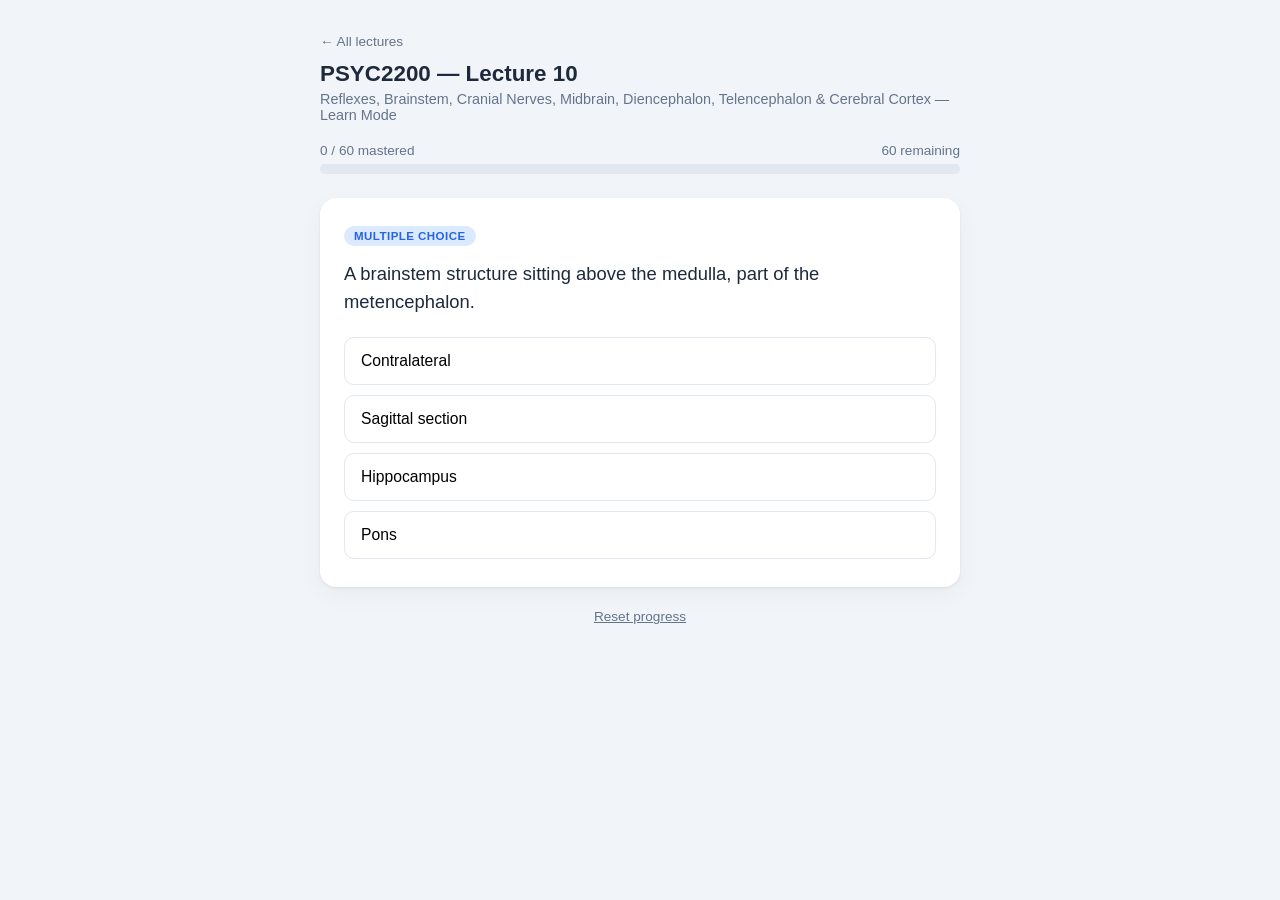
==== lecture10.html @ bcbb0eab "Add PSYC2200 Learn-mode quiz site (Lectures 9 & 10) Quizlet Learn-style adaptive study tool: multipl" ====
<!DOCTYPE html>
<html lang="en">
<head>
<meta charset="UTF-8">
<meta name="viewport" content="width=device-width, initial-scale=1.0">
<title>PSYC2200 — Lecture 10 Learn</title>
<style>
  :root {
    --bg: #f1f5f9;
    --card: #ffffff;
    --text: #1e293b;
    --muted: #64748b;
    --primary: #2563eb;
    --primary-dark: #1d4ed8;
    --correct: #16a34a;
    --incorrect: #dc2626;
    --border: #e2e8f0;
  }
  * { box-sizing: border-box; }
  body {
    margin: 0;
    font-family: -apple-system, BlinkMacSystemFont, "Segoe UI", Roboto, sans-serif;
    background: var(--bg);
    color: var(--text);
    min-height: 100vh;
    display: flex;
    justify-content: center;
    padding: 32px 16px;
  }
  .wrap { width: 100%; max-width: 640px; }
  .backlink { display: inline-block; margin-bottom: 12px; color: var(--muted); font-size: 0.85rem; text-decoration: none; }
  h1 { font-size: 1.4rem; margin: 0 0 4px; }
  .sub { color: var(--muted); font-size: 0.9rem; margin-bottom: 20px; }
  .progress-row { display: flex; justify-content: space-between; font-size: 0.85rem; color: var(--muted); margin-bottom: 6px; }
  .bar-bg { background: var(--border); border-radius: 999px; height: 10px; overflow: hidden; margin-bottom: 24px; }
  .bar-fill { background: var(--primary); height: 100%; transition: width .3s ease; }
  .card {
    background: var(--card);
    border-radius: 16px;
    padding: 28px 24px;
    box-shadow: 0 1px 3px rgba(0,0,0,.08), 0 8px 24px rgba(0,0,0,.04);
  }
  .badge {
    display: inline-block;
    font-size: 0.72rem;
    font-weight: 600;
    letter-spacing: .04em;
    text-transform: uppercase;
    color: var(--primary);
    background: #dbeafe;
    padding: 4px 10px;
    border-radius: 999px;
    margin-bottom: 14px;
  }
  .prompt { font-size: 1.15rem; line-height: 1.5; margin-bottom: 22px; }
  .options { display: flex; flex-direction: column; gap: 10px; }
  .opt {
    text-align: left;
    padding: 14px 16px;
    border-radius: 10px;
    border: 1.5px solid var(--border);
    background: #fff;
    cursor: pointer;
    font-size: 0.98rem;
    transition: border-color .15s, background .15s;
  }
  .opt:hover:not(:disabled) { border-color: var(--primary); background: #f8faff; }
  .opt:disabled { cursor: default; }
  .opt.correct { border-color: var(--correct); background: #f0fdf4; color: var(--correct); }
  .opt.incorrect { border-color: var(--incorrect); background: #fef2f2; color: var(--incorrect); }
  .write-row { display: flex; gap: 10px; }
  input[type=text] {
    flex: 1;
    padding: 14px 16px;
    border-radius: 10px;
    border: 1.5px solid var(--border);
    font-size: 0.98rem;
  }
  input[type=text]:focus { outline: none; border-color: var(--primary); }
  button.primary {
    background: var(--primary);
    color: #fff;
    border: none;
    padding: 14px 20px;
    border-radius: 10px;
    font-size: 0.95rem;
    font-weight: 600;
    cursor: pointer;
  }
  button.primary:hover { background: var(--primary-dark); }
  .feedback { margin-top: 18px; padding: 14px 16px; border-radius: 10px; font-size: 0.95rem; }
  .feedback.correct { background: #f0fdf4; color: var(--correct); }
  .feedback.incorrect { background: #fef2f2; color: var(--incorrect); }
  .feedback .answer { display: block; margin-top: 4px; color: var(--text); font-weight: 600; }
  .continue-btn { margin-top: 16px; width: 100%; }
  .done { text-align: center; padding: 40px 20px; }
  .done h2 { margin-bottom: 8px; }
  .footer { margin-top: 20px; text-align: center; }
  .footer button {
    background: none; border: none; color: var(--muted); font-size: 0.85rem; text-decoration: underline; cursor: pointer;
  }
</style>
</head>
<body>
<div class="wrap">
  <a class="backlink" href="index.html">&larr; All lectures</a>
  <h1>PSYC2200 — Lecture 10</h1>
  <div class="sub">Reflexes, Brainstem, Cranial Nerves, Midbrain, Diencephalon, Telencephalon &amp; Cerebral Cortex — Learn Mode</div>
  <div class="progress-row"><span id="progressLabel">0 / 0 mastered</span><span id="remainingLabel"></span></div>
  <div class="bar-bg"><div class="bar-fill" id="barFill" style="width:0%"></div></div>
  <div class="card" id="card"></div>
  <div class="footer"><button id="resetBtn">Reset progress</button></div>
</div>
<script>
const SLUG = "lecture10-psyc2200";
const TERMS = [
  { term: "Monosynaptic reflex", def: "A reflex circuit involving only one synapse (e.g., pulling your hand off a hot object before you consciously feel pain)." },
  { term: "Disynaptic reflex", def: "A reflex circuit involving two synapses, still not requiring the brain to process it." },
  { term: "Crossed-extensor reflex", def: "A reflex where one limb withdraws (flexes) from a painful stimulus while the opposite limb extends to bear weight and keep balance." },
  { term: "Pyramidal decussation", def: "The point in the medulla where axon tracts cross from one side of the body to the other; the boundary between spinal cord and brain." },
  { term: "Decussation", def: "The anatomical term meaning 'crossing over' from one side to the other." },
  { term: "Contralateral", def: "Referring to the opposite side of the body." },
  { term: "Ipsilateral", def: "Referring to the same side of the body." },
  { term: "Medulla oblongata", def: "The most caudal part of the brainstem; controls survival functions like breathing and heartbeat. Developmentally, the myelencephalon." },
  { term: "Sagittal section", def: "A cut through the midline of the brain that separates the left and right sides." },
  { term: "Coronal section", def: "A crown-like cut that separates the front and back portions of the brain." },
  { term: "Horizontal section", def: "A cut that separates the brain into top and bottom slices." },
  { term: "Pons", def: "A brainstem structure sitting above the medulla, part of the metencephalon." },
  { term: "Cerebellum", def: "A hindbrain (metencephalon) structure responsible for fine, discrete motor coordination and movement feedback; contains a majority of the brain's neurons." },
  { term: "Central canal", def: "The fluid-filled channel running through the center of the spinal cord's gray matter; a developmental remnant of the neural tube." },
  { term: "Ventricles", def: "Fluid-filled cavities in the brain, continuous with the spinal cord's central canal, filled with cerebrospinal fluid." },
  { term: "Lateral ventricles", def: "The two large ventricles located in the forebrain (telencephalon)." },
  { term: "Choroid plexus", def: "The tissue that continuously produces cerebrospinal fluid." },
  { term: "Cerebrospinal fluid (CSF)", def: "Fluid that cushions and protects the brain, removes toxins, and bathes the brain and spinal cord." },
  { term: "Meninges", def: "The three membranes that encase the brain and spinal cord, containing the cerebrospinal fluid." },
  { term: "Meningitis", def: "Inflammation of the meninges, which puts pressure on the brain and causes headaches; can be dangerous." },
  { term: "Cranial nerves", def: "The 12 pairs of nerves that bring sensory information in and send motor information out for the head; unlike spinal nerves, they can be purely sensory, purely motor, or mixed." },
  { term: "Olfactory nerve (CN I)", def: "The cranial nerve responsible for smell." },
  { term: "Optic nerve (CN II)", def: "The cranial nerve responsible for vision." },
  { term: "Trigeminal nerve (CN V)", def: "The cranial nerve responsible for facial touch and temperature sensation." },
  { term: "Facial nerve (CN VII)", def: "The cranial nerve responsible for facial muscle movement and expression." },
  { term: "Vagus nerve (CN X)", def: "The cranial nerve that innervates the gut and carries some taste information." },
  { term: "Tegmentum", def: "The bottom portion of the midbrain; contains the reticular formation." },
  { term: "Reticular formation", def: "A midbrain structure responsible for wakefulness, attention, and arousal — like a 'volume knob' for consciousness." },
  { term: "Tectum", def: "The roof of the midbrain, containing the superior and inferior colliculi." },
  { term: "Superior colliculus", def: "A midbrain structure responsible for visual processing and orienting to stimuli." },
  { term: "Inferior colliculus", def: "A midbrain structure responsible for auditory processing and orienting to stimuli." },
  { term: "Hypothalamus", def: "A diencephalon structure that regulates homeostasis (water/weight balance) and controls the pituitary gland/endocrine system." },
  { term: "Pituitary gland", def: "The 'master gland' attached to the hypothalamus that controls the endocrine system." },
  { term: "Thalamus", def: "A diencephalon structure that serves as the major sensory relay between lower brain areas and the cerebral cortex." },
  { term: "Lateral geniculate nucleus (LGN)", def: "The thalamic nucleus that relays visual information from the eye to the visual cortex." },
  { term: "Specific sensory nuclei", def: "Thalamic nuclei that relay a single sensory modality to a specific cortical area." },
  { term: "Specific motor nuclei", def: "Thalamic nuclei that relay information related to movement to motor cortex." },
  { term: "Specific association nuclei", def: "Thalamic nuclei thought to integrate sensory and motor information for a given region." },
  { term: "Nonspecific nuclei", def: "Thalamic nuclei with diffuse connections spread across the whole cerebral cortex." },
  { term: "Pineal gland", def: "The topmost diencephalon structure, involved in regulating circadian rhythms." },
  { term: "Olfactory bulb", def: "A deep telencephalic structure responsible for processing smell; most developed in mammals." },
  { term: "Basal ganglia", def: "A collection of telencephalic nuclei (caudate, putamen, globus pallidus) involved in organizing and monitoring motor movement." },
  { term: "Globus pallidus", def: "A basal ganglia structure involved in motor movement." },
  { term: "Hippocampus", def: "A deep telencephalic structure in the temporal lobe responsible for learning and memory, especially short-term." },
  { term: "Amygdala", def: "A deep telencephalic structure involved in processing emotions and fast processing of some sensory information." },
  { term: "Corpus callosum", def: "The large white-matter tract connecting the left and right cerebral hemispheres; severed in split-brain surgery." },
  { term: "Sulcus", def: "A valley or groove in the cerebral cortex." },
  { term: "Gyrus", def: "A ridge in the cerebral cortex." },
  { term: "Frontal lobe", def: "The cortical lobe containing the motor cortex and responsible for higher-order processing — judgment, reasoning, personality." },
  { term: "Parietal lobe", def: "The cortical lobe containing the somatosensory cortex — processes touch and pain from the body." },
  { term: "Temporal lobe", def: "The cortical lobe responsible for language processing and hearing." },
  { term: "Occipital lobe", def: "The cortical lobe responsible for vision." },
  { term: "Limbic lobe", def: "The cingulate gyrus; a cortical region involved in emotion." },
  { term: "Central sulcus", def: "The groove that divides the frontal lobe from the parietal lobe." },
  { term: "Precentral gyrus", def: "The primary motor cortex, located in the frontal lobe just in front of the central sulcus." },
  { term: "Postcentral gyrus", def: "The primary somatosensory cortex, located in the parietal lobe just behind the central sulcus." },
  { term: "Brodmann areas", def: "Numbered regions of the cerebral cortex, defined by cytoarchitectonics (cell structure across the 6 cortical layers)." },
  { term: "Area 17", def: "The primary visual cortex, in Brodmann's numbering system." },
  { term: "Area 41", def: "The primary auditory cortex, in Brodmann's numbering system." },
  { term: "Area 4", def: "The primary motor cortex, in Brodmann's numbering system." }
];

const STORAGE_KEY = "quizlearn_" + SLUG;
let levels = {};
try { levels = JSON.parse(localStorage.getItem(STORAGE_KEY) || "{}"); } catch(e) { levels = {}; }

const MASTERED = 3;
let current = null;
let answered = false;

function getLevel(i) { return levels[i] || 0; }
function setLevel(i, v) { levels[i] = Math.max(0, Math.min(MASTERED, v)); save(); }
function save() { localStorage.setItem(STORAGE_KEY, JSON.stringify(levels)); }

function normalize(s) {
  return (s || "").toLowerCase().replace(/[^a-z0-9\s]/g, "").replace(/\s+/g, " ").trim();
}
function acceptableAnswers(term) {
  const m = term.match(/^(.*?)\s*\(([^)]+)\)\s*$/);
  if (m) return [normalize(m[1]), normalize(m[2]), normalize(term)];
  return [normalize(term)];
}

function unmasteredIndices() {
  return TERMS.map((_, i) => i).filter(i => getLevel(i) < MASTERED);
}

function pickIndex() {
  const pool = unmasteredIndices();
  if (pool.length === 0) return null;
  const weights = pool.map(i => MASTERED - getLevel(i));
  const total = weights.reduce((a, b) => a + b, 0);
  let r = Math.random() * total;
  for (let k = 0; k < pool.length; k++) {
    r -= weights[k];
    if (r <= 0) return pool[k];
  }
  return pool[pool.length - 1];
}

function updateProgress() {
  const masteredCount = TERMS.filter((_, i) => getLevel(i) >= MASTERED).length;
  document.getElementById("progressLabel").textContent = masteredCount + " / " + TERMS.length + " mastered";
  document.getElementById("remainingLabel").textContent = (TERMS.length - masteredCount) + " remaining";
  document.getElementById("barFill").style.width = (masteredCount / TERMS.length * 100) + "%";
}

function randomDistractors(correctIdx, count) {
  const pool = TERMS.map((_, i) => i).filter(i => i !== correctIdx);
  for (let i = pool.length - 1; i > 0; i--) {
    const j = Math.floor(Math.random() * (i + 1));
    [pool[i], pool[j]] = [pool[j], pool[i]];
  }
  return pool.slice(0, count).map(i => TERMS[i].term);
}

function escapeHtml(s) {
  return String(s).replace(/[&<>"']/g, c => ({ "&": "&amp;", "<": "&lt;", ">": "&gt;", '"': "&quot;", "'": "&#39;" }[c]));
}

function renderQuestion() {
  answered = false;
  updateProgress();
  const idx = pickIndex();
  if (idx === null) { renderDone(); return; }
  const level = getLevel(idx);
  const type = level < 2 ? "mc" : "written";
  current = { idx, type };
  const term = TERMS[idx];
  const card = document.getElementById("card");

  if (type === "mc") {
    const options = randomDistractors(idx, 3).concat([term.term]);
    for (let i = options.length - 1; i > 0; i--) {
      const j = Math.floor(Math.random() * (i + 1));
      [options[i], options[j]] = [options[j], options[i]];
    }
    card.innerHTML =
      '<span class="badge">Multiple choice</span>' +
      '<div class="prompt">' + escapeHtml(term.def) + '</div>' +
      '<div class="options">' +
      options.map(o => '<button class="opt" data-answer="' + escapeHtml(o) + '">' + escapeHtml(o) + '</button>').join("") +
      '</div>' +
      '<div id="feedbackArea"></div>';
    card.querySelectorAll(".opt").forEach(btn => {
      btn.addEventListener("click", () => handleMcAnswer(btn, term.term));
    });
  } else {
    card.innerHTML =
      '<span class="badge">Type the answer</span>' +
      '<div class="prompt">' + escapeHtml(term.def) + '</div>' +
      '<div class="write-row">' +
      '<input type="text" id="writtenInput" placeholder="Type the term..." autocomplete="off">' +
      '<button class="primary" id="submitWritten">Submit</button>' +
      '</div>' +
      '<div id="feedbackArea"></div>';
    const input = document.getElementById("writtenInput");
    input.focus();
    const submit = () => handleWrittenAnswer(input.value, term.term);
    document.getElementById("submitWritten").addEventListener("click", submit);
    input.addEventListener("keydown", e => { if (e.key === "Enter") submit(); });
  }
}

function handleMcAnswer(btn, correctTerm) {
  if (answered) return;
  answered = true;
  const chosen = btn.dataset.answer;
  const correct = chosen === correctTerm;
  document.querySelectorAll(".opt").forEach(o => {
    o.disabled = true;
    if (o.dataset.answer === correctTerm) o.classList.add("correct");
    else if (o === btn) o.classList.add("incorrect");
  });
  finishAnswer(correct, correctTerm);
}

function handleWrittenAnswer(value, correctTerm) {
  if (answered) return;
  answered = true;
  const accepted = acceptableAnswers(correctTerm);
  const correct = accepted.includes(normalize(value));
  document.getElementById("writtenInput").disabled = true;
  document.getElementById("submitWritten").disabled = true;
  finishAnswer(correct, correctTerm);
}

function finishAnswer(correct, correctTerm) {
  const idx = current.idx;
  setLevel(idx, getLevel(idx) + (correct ? 1 : -1));
  const fb = document.getElementById("feedbackArea");
  fb.innerHTML =
    '<div class="feedback ' + (correct ? "correct" : "incorrect") + '">' +
    (correct ? "Correct!" : "Not quite.") +
    '<span class="answer">' + escapeHtml(correctTerm) + '</span>' +
    '</div>' +
    '<button class="primary continue-btn" id="continueBtn">Continue</button>';
  document.getElementById("continueBtn").addEventListener("click", renderQuestion);
  updateProgress();
}

function renderDone() {
  document.getElementById("card").innerHTML =
    '<div class="done"><h2>All terms mastered!</h2><p>Great work — you have learned every term in this set.</p></div>';
}

document.getElementById("resetBtn").addEventListener("click", () => {
  if (confirm("Reset all progress for this lecture?")) {
    levels = {};
    save();
    renderQuestion();
  }
});

renderQuestion();
</script>
</body>
</html>
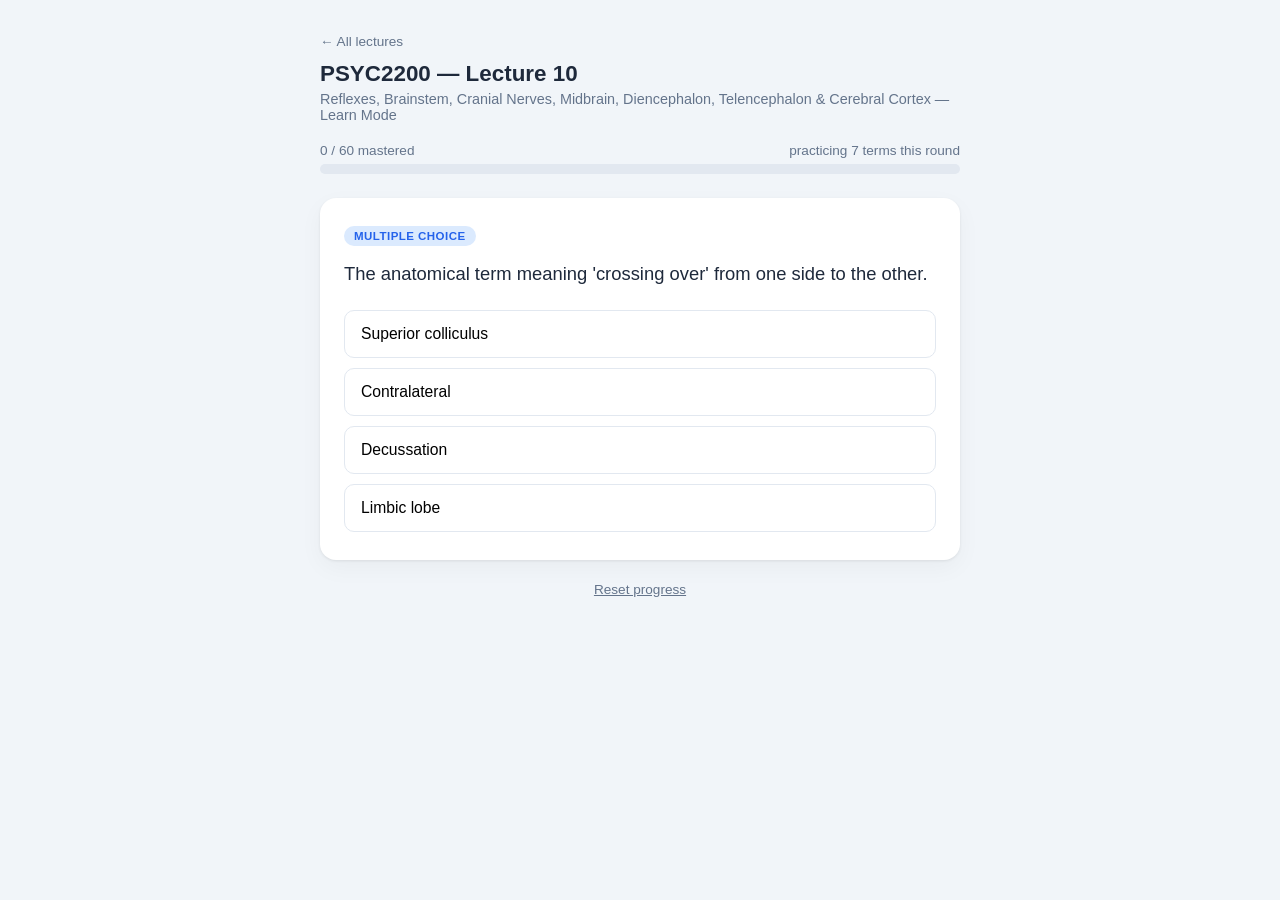
==== commit 959f0ce9: "Fix pacing: limit active practice to 7-term rounds Previously questions were weighted-randomly picke" ====
--- a/lecture10.html
+++ b/lecture10.html
@@ -197,12 +197,18 @@
   return [normalize(term)];
 }
 
+const ROUND_SIZE = 7;
+
 function unmasteredIndices() {
   return TERMS.map((_, i) => i).filter(i => getLevel(i) < MASTERED);
 }
 
+function activeRoundIndices() {
+  return unmasteredIndices().slice(0, ROUND_SIZE);
+}
+
 function pickIndex() {
-  const pool = unmasteredIndices();
+  const pool = activeRoundIndices();
   if (pool.length === 0) return null;
   const weights = pool.map(i => MASTERED - getLevel(i));
   const total = weights.reduce((a, b) => a + b, 0);
@@ -216,8 +222,9 @@
 
 function updateProgress() {
   const masteredCount = TERMS.filter((_, i) => getLevel(i) >= MASTERED).length;
+  const roundCount = activeRoundIndices().length;
   document.getElementById("progressLabel").textContent = masteredCount + " / " + TERMS.length + " mastered";
-  document.getElementById("remainingLabel").textContent = (TERMS.length - masteredCount) + " remaining";
+  document.getElementById("remainingLabel").textContent = roundCount > 0 ? "practicing " + roundCount + " terms this round" : "";
   document.getElementById("barFill").style.width = (masteredCount / TERMS.length * 100) + "%";
 }
 
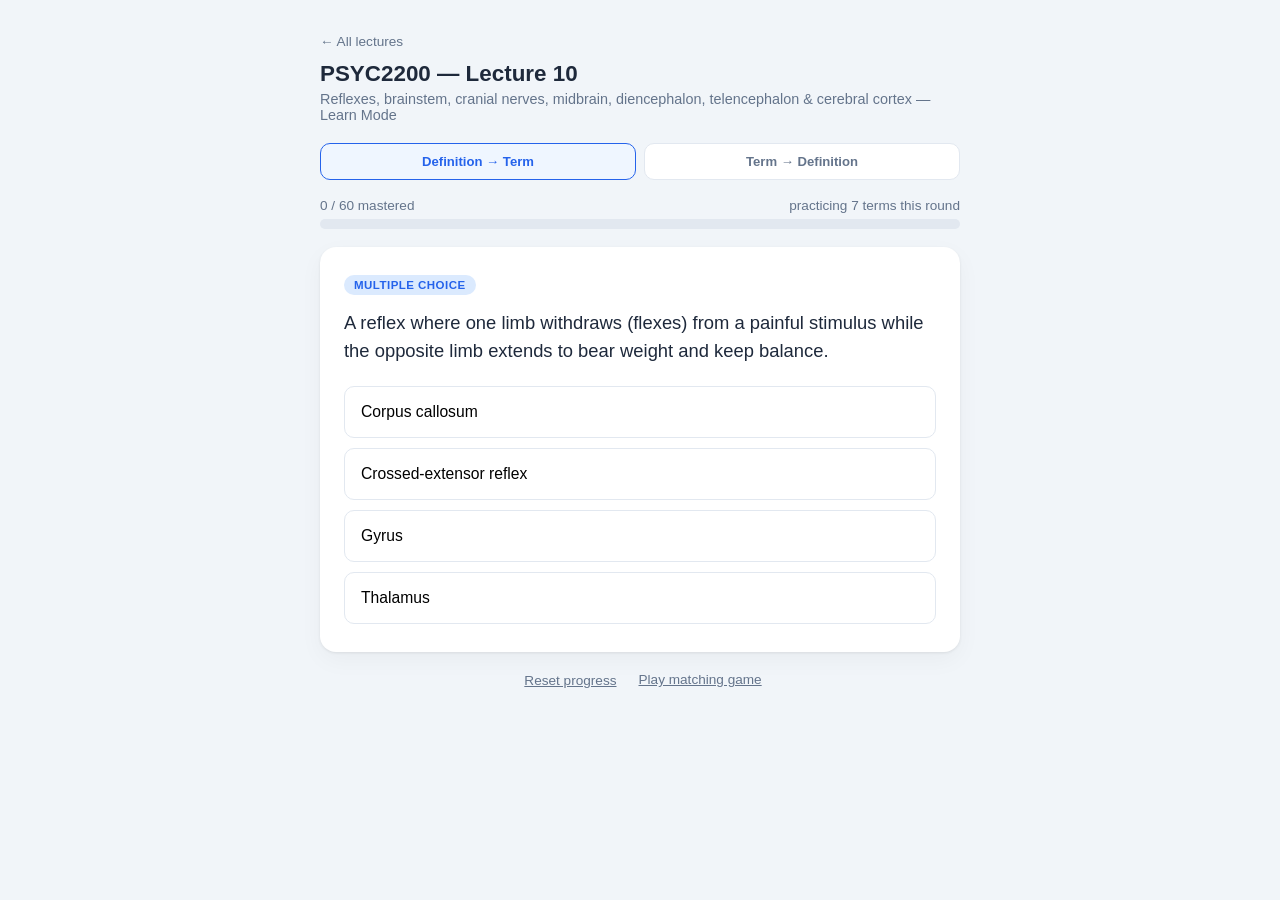
==== commit 0d62fb1f: "Add term/definition toggle and matching game; extend to lectures 11-16 Refactors into shared data.js" ====
--- a/lecture10.html
+++ b/lecture10.html
@@ -4,338 +4,27 @@
 <meta charset="UTF-8">
 <meta name="viewport" content="width=device-width, initial-scale=1.0">
 <title>PSYC2200 — Lecture 10 Learn</title>
-<style>
-  :root {
-    --bg: #f1f5f9;
-    --card: #ffffff;
-    --text: #1e293b;
-    --muted: #64748b;
-    --primary: #2563eb;
-    --primary-dark: #1d4ed8;
-    --correct: #16a34a;
-    --incorrect: #dc2626;
-    --border: #e2e8f0;
-  }
-  * { box-sizing: border-box; }
-  body {
-    margin: 0;
-    font-family: -apple-system, BlinkMacSystemFont, "Segoe UI", Roboto, sans-serif;
-    background: var(--bg);
-    color: var(--text);
-    min-height: 100vh;
-    display: flex;
-    justify-content: center;
-    padding: 32px 16px;
-  }
-  .wrap { width: 100%; max-width: 640px; }
-  .backlink { display: inline-block; margin-bottom: 12px; color: var(--muted); font-size: 0.85rem; text-decoration: none; }
-  h1 { font-size: 1.4rem; margin: 0 0 4px; }
-  .sub { color: var(--muted); font-size: 0.9rem; margin-bottom: 20px; }
-  .progress-row { display: flex; justify-content: space-between; font-size: 0.85rem; color: var(--muted); margin-bottom: 6px; }
-  .bar-bg { background: var(--border); border-radius: 999px; height: 10px; overflow: hidden; margin-bottom: 24px; }
-  .bar-fill { background: var(--primary); height: 100%; transition: width .3s ease; }
-  .card {
-    background: var(--card);
-    border-radius: 16px;
-    padding: 28px 24px;
-    box-shadow: 0 1px 3px rgba(0,0,0,.08), 0 8px 24px rgba(0,0,0,.04);
-  }
-  .badge {
-    display: inline-block;
-    font-size: 0.72rem;
-    font-weight: 600;
-    letter-spacing: .04em;
-    text-transform: uppercase;
-    color: var(--primary);
-    background: #dbeafe;
-    padding: 4px 10px;
-    border-radius: 999px;
-    margin-bottom: 14px;
-  }
-  .prompt { font-size: 1.15rem; line-height: 1.5; margin-bottom: 22px; }
-  .options { display: flex; flex-direction: column; gap: 10px; }
-  .opt {
-    text-align: left;
-    padding: 14px 16px;
-    border-radius: 10px;
-    border: 1.5px solid var(--border);
-    background: #fff;
-    cursor: pointer;
-    font-size: 0.98rem;
-    transition: border-color .15s, background .15s;
-  }
-  .opt:hover:not(:disabled) { border-color: var(--primary); background: #f8faff; }
-  .opt:disabled { cursor: default; }
-  .opt.correct { border-color: var(--correct); background: #f0fdf4; color: var(--correct); }
-  .opt.incorrect { border-color: var(--incorrect); background: #fef2f2; color: var(--incorrect); }
-  .write-row { display: flex; gap: 10px; }
-  input[type=text] {
-    flex: 1;
-    padding: 14px 16px;
-    border-radius: 10px;
-    border: 1.5px solid var(--border);
-    font-size: 0.98rem;
-  }
-  input[type=text]:focus { outline: none; border-color: var(--primary); }
-  button.primary {
-    background: var(--primary);
-    color: #fff;
-    border: none;
-    padding: 14px 20px;
-    border-radius: 10px;
-    font-size: 0.95rem;
-    font-weight: 600;
-    cursor: pointer;
-  }
-  button.primary:hover { background: var(--primary-dark); }
-  .feedback { margin-top: 18px; padding: 14px 16px; border-radius: 10px; font-size: 0.95rem; }
-  .feedback.correct { background: #f0fdf4; color: var(--correct); }
-  .feedback.incorrect { background: #fef2f2; color: var(--incorrect); }
-  .feedback .answer { display: block; margin-top: 4px; color: var(--text); font-weight: 600; }
-  .continue-btn { margin-top: 16px; width: 100%; }
-  .done { text-align: center; padding: 40px 20px; }
-  .done h2 { margin-bottom: 8px; }
-  .footer { margin-top: 20px; text-align: center; }
-  .footer button {
-    background: none; border: none; color: var(--muted); font-size: 0.85rem; text-decoration: underline; cursor: pointer;
-  }
-</style>
+<link rel="stylesheet" href="style.css">
 </head>
 <body>
 <div class="wrap">
   <a class="backlink" href="index.html">&larr; All lectures</a>
   <h1>PSYC2200 — Lecture 10</h1>
-  <div class="sub">Reflexes, Brainstem, Cranial Nerves, Midbrain, Diencephalon, Telencephalon &amp; Cerebral Cortex — Learn Mode</div>
+  <div class="sub">Reflexes, brainstem, cranial nerves, midbrain, diencephalon, telencephalon &amp; cerebral cortex — Learn Mode</div>
+  <div class="mode-row">
+    <button class="mode-btn" id="modeDef2Term">Definition &rarr; Term</button>
+    <button class="mode-btn" id="modeTerm2Def">Term &rarr; Definition</button>
+  </div>
   <div class="progress-row"><span id="progressLabel">0 / 0 mastered</span><span id="remainingLabel"></span></div>
   <div class="bar-bg"><div class="bar-fill" id="barFill" style="width:0%"></div></div>
   <div class="card" id="card"></div>
-  <div class="footer"><button id="resetBtn">Reset progress</button></div>
+  <div class="footer">
+    <button id="resetBtn">Reset progress</button>
+    <a href="match.html?lecture=lecture10-psyc2200">Play matching game</a>
+  </div>
 </div>
-<script>
-const SLUG = "lecture10-psyc2200";
-const TERMS = [
-  { term: "Monosynaptic reflex", def: "A reflex circuit involving only one synapse (e.g., pulling your hand off a hot object before you consciously feel pain)." },
-  { term: "Disynaptic reflex", def: "A reflex circuit involving two synapses, still not requiring the brain to process it." },
-  { term: "Crossed-extensor reflex", def: "A reflex where one limb withdraws (flexes) from a painful stimulus while the opposite limb extends to bear weight and keep balance." },
-  { term: "Pyramidal decussation", def: "The point in the medulla where axon tracts cross from one side of the body to the other; the boundary between spinal cord and brain." },
-  { term: "Decussation", def: "The anatomical term meaning 'crossing over' from one side to the other." },
-  { term: "Contralateral", def: "Referring to the opposite side of the body." },
-  { term: "Ipsilateral", def: "Referring to the same side of the body." },
-  { term: "Medulla oblongata", def: "The most caudal part of the brainstem; controls survival functions like breathing and heartbeat. Developmentally, the myelencephalon." },
-  { term: "Sagittal section", def: "A cut through the midline of the brain that separates the left and right sides." },
-  { term: "Coronal section", def: "A crown-like cut that separates the front and back portions of the brain." },
-  { term: "Horizontal section", def: "A cut that separates the brain into top and bottom slices." },
-  { term: "Pons", def: "A brainstem structure sitting above the medulla, part of the metencephalon." },
-  { term: "Cerebellum", def: "A hindbrain (metencephalon) structure responsible for fine, discrete motor coordination and movement feedback; contains a majority of the brain's neurons." },
-  { term: "Central canal", def: "The fluid-filled channel running through the center of the spinal cord's gray matter; a developmental remnant of the neural tube." },
-  { term: "Ventricles", def: "Fluid-filled cavities in the brain, continuous with the spinal cord's central canal, filled with cerebrospinal fluid." },
-  { term: "Lateral ventricles", def: "The two large ventricles located in the forebrain (telencephalon)." },
-  { term: "Choroid plexus", def: "The tissue that continuously produces cerebrospinal fluid." },
-  { term: "Cerebrospinal fluid (CSF)", def: "Fluid that cushions and protects the brain, removes toxins, and bathes the brain and spinal cord." },
-  { term: "Meninges", def: "The three membranes that encase the brain and spinal cord, containing the cerebrospinal fluid." },
-  { term: "Meningitis", def: "Inflammation of the meninges, which puts pressure on the brain and causes headaches; can be dangerous." },
-  { term: "Cranial nerves", def: "The 12 pairs of nerves that bring sensory information in and send motor information out for the head; unlike spinal nerves, they can be purely sensory, purely motor, or mixed." },
-  { term: "Olfactory nerve (CN I)", def: "The cranial nerve responsible for smell." },
-  { term: "Optic nerve (CN II)", def: "The cranial nerve responsible for vision." },
-  { term: "Trigeminal nerve (CN V)", def: "The cranial nerve responsible for facial touch and temperature sensation." },
-  { term: "Facial nerve (CN VII)", def: "The cranial nerve responsible for facial muscle movement and expression." },
-  { term: "Vagus nerve (CN X)", def: "The cranial nerve that innervates the gut and carries some taste information." },
-  { term: "Tegmentum", def: "The bottom portion of the midbrain; contains the reticular formation." },
-  { term: "Reticular formation", def: "A midbrain structure responsible for wakefulness, attention, and arousal — like a 'volume knob' for consciousness." },
-  { term: "Tectum", def: "The roof of the midbrain, containing the superior and inferior colliculi." },
-  { term: "Superior colliculus", def: "A midbrain structure responsible for visual processing and orienting to stimuli." },
-  { term: "Inferior colliculus", def: "A midbrain structure responsible for auditory processing and orienting to stimuli." },
-  { term: "Hypothalamus", def: "A diencephalon structure that regulates homeostasis (water/weight balance) and controls the pituitary gland/endocrine system." },
-  { term: "Pituitary gland", def: "The 'master gland' attached to the hypothalamus that controls the endocrine system." },
-  { term: "Thalamus", def: "A diencephalon structure that serves as the major sensory relay between lower brain areas and the cerebral cortex." },
-  { term: "Lateral geniculate nucleus (LGN)", def: "The thalamic nucleus that relays visual information from the eye to the visual cortex." },
-  { term: "Specific sensory nuclei", def: "Thalamic nuclei that relay a single sensory modality to a specific cortical area." },
-  { term: "Specific motor nuclei", def: "Thalamic nuclei that relay information related to movement to motor cortex." },
-  { term: "Specific association nuclei", def: "Thalamic nuclei thought to integrate sensory and motor information for a given region." },
-  { term: "Nonspecific nuclei", def: "Thalamic nuclei with diffuse connections spread across the whole cerebral cortex." },
-  { term: "Pineal gland", def: "The topmost diencephalon structure, involved in regulating circadian rhythms." },
-  { term: "Olfactory bulb", def: "A deep telencephalic structure responsible for processing smell; most developed in mammals." },
-  { term: "Basal ganglia", def: "A collection of telencephalic nuclei (caudate, putamen, globus pallidus) involved in organizing and monitoring motor movement." },
-  { term: "Globus pallidus", def: "A basal ganglia structure involved in motor movement." },
-  { term: "Hippocampus", def: "A deep telencephalic structure in the temporal lobe responsible for learning and memory, especially short-term." },
-  { term: "Amygdala", def: "A deep telencephalic structure involved in processing emotions and fast processing of some sensory information." },
-  { term: "Corpus callosum", def: "The large white-matter tract connecting the left and right cerebral hemispheres; severed in split-brain surgery." },
-  { term: "Sulcus", def: "A valley or groove in the cerebral cortex." },
-  { term: "Gyrus", def: "A ridge in the cerebral cortex." },
-  { term: "Frontal lobe", def: "The cortical lobe containing the motor cortex and responsible for higher-order processing — judgment, reasoning, personality." },
-  { term: "Parietal lobe", def: "The cortical lobe containing the somatosensory cortex — processes touch and pain from the body." },
-  { term: "Temporal lobe", def: "The cortical lobe responsible for language processing and hearing." },
-  { term: "Occipital lobe", def: "The cortical lobe responsible for vision." },
-  { term: "Limbic lobe", def: "The cingulate gyrus; a cortical region involved in emotion." },
-  { term: "Central sulcus", def: "The groove that divides the frontal lobe from the parietal lobe." },
-  { term: "Precentral gyrus", def: "The primary motor cortex, located in the frontal lobe just in front of the central sulcus." },
-  { term: "Postcentral gyrus", def: "The primary somatosensory cortex, located in the parietal lobe just behind the central sulcus." },
-  { term: "Brodmann areas", def: "Numbered regions of the cerebral cortex, defined by cytoarchitectonics (cell structure across the 6 cortical layers)." },
-  { term: "Area 17", def: "The primary visual cortex, in Brodmann's numbering system." },
-  { term: "Area 41", def: "The primary auditory cortex, in Brodmann's numbering system." },
-  { term: "Area 4", def: "The primary motor cortex, in Brodmann's numbering system." }
-];
-
-const STORAGE_KEY = "quizlearn_" + SLUG;
-let levels = {};
-try { levels = JSON.parse(localStorage.getItem(STORAGE_KEY) || "{}"); } catch(e) { levels = {}; }
-
-const MASTERED = 3;
-let current = null;
-let answered = false;
-
-function getLevel(i) { return levels[i] || 0; }
-function setLevel(i, v) { levels[i] = Math.max(0, Math.min(MASTERED, v)); save(); }
-function save() { localStorage.setItem(STORAGE_KEY, JSON.stringify(levels)); }
-
-function normalize(s) {
-  return (s || "").toLowerCase().replace(/[^a-z0-9\s]/g, "").replace(/\s+/g, " ").trim();
-}
-function acceptableAnswers(term) {
-  const m = term.match(/^(.*?)\s*\(([^)]+)\)\s*$/);
-  if (m) return [normalize(m[1]), normalize(m[2]), normalize(term)];
-  return [normalize(term)];
-}
-
-const ROUND_SIZE = 7;
-
-function unmasteredIndices() {
-  return TERMS.map((_, i) => i).filter(i => getLevel(i) < MASTERED);
-}
-
-function activeRoundIndices() {
-  return unmasteredIndices().slice(0, ROUND_SIZE);
-}
-
-function pickIndex() {
-  const pool = activeRoundIndices();
-  if (pool.length === 0) return null;
-  const weights = pool.map(i => MASTERED - getLevel(i));
-  const total = weights.reduce((a, b) => a + b, 0);
-  let r = Math.random() * total;
-  for (let k = 0; k < pool.length; k++) {
-    r -= weights[k];
-    if (r <= 0) return pool[k];
-  }
-  return pool[pool.length - 1];
-}
-
-function updateProgress() {
-  const masteredCount = TERMS.filter((_, i) => getLevel(i) >= MASTERED).length;
-  const roundCount = activeRoundIndices().length;
-  document.getElementById("progressLabel").textContent = masteredCount + " / " + TERMS.length + " mastered";
-  document.getElementById("remainingLabel").textContent = roundCount > 0 ? "practicing " + roundCount + " terms this round" : "";
-  document.getElementById("barFill").style.width = (masteredCount / TERMS.length * 100) + "%";
-}
-
-function randomDistractors(correctIdx, count) {
-  const pool = TERMS.map((_, i) => i).filter(i => i !== correctIdx);
-  for (let i = pool.length - 1; i > 0; i--) {
-    const j = Math.floor(Math.random() * (i + 1));
-    [pool[i], pool[j]] = [pool[j], pool[i]];
-  }
-  return pool.slice(0, count).map(i => TERMS[i].term);
-}
-
-function escapeHtml(s) {
-  return String(s).replace(/[&<>"']/g, c => ({ "&": "&amp;", "<": "&lt;", ">": "&gt;", '"': "&quot;", "'": "&#39;" }[c]));
-}
-
-function renderQuestion() {
-  answered = false;
-  updateProgress();
-  const idx = pickIndex();
-  if (idx === null) { renderDone(); return; }
-  const level = getLevel(idx);
-  const type = level < 2 ? "mc" : "written";
-  current = { idx, type };
-  const term = TERMS[idx];
-  const card = document.getElementById("card");
-
-  if (type === "mc") {
-    const options = randomDistractors(idx, 3).concat([term.term]);
-    for (let i = options.length - 1; i > 0; i--) {
-      const j = Math.floor(Math.random() * (i + 1));
-      [options[i], options[j]] = [options[j], options[i]];
-    }
-    card.innerHTML =
-      '<span class="badge">Multiple choice</span>' +
-      '<div class="prompt">' + escapeHtml(term.def) + '</div>' +
-      '<div class="options">' +
-      options.map(o => '<button class="opt" data-answer="' + escapeHtml(o) + '">' + escapeHtml(o) + '</button>').join("") +
-      '</div>' +
-      '<div id="feedbackArea"></div>';
-    card.querySelectorAll(".opt").forEach(btn => {
-      btn.addEventListener("click", () => handleMcAnswer(btn, term.term));
-    });
-  } else {
-    card.innerHTML =
-      '<span class="badge">Type the answer</span>' +
-      '<div class="prompt">' + escapeHtml(term.def) + '</div>' +
-      '<div class="write-row">' +
-      '<input type="text" id="writtenInput" placeholder="Type the term..." autocomplete="off">' +
-      '<button class="primary" id="submitWritten">Submit</button>' +
-      '</div>' +
-      '<div id="feedbackArea"></div>';
-    const input = document.getElementById("writtenInput");
-    input.focus();
-    const submit = () => handleWrittenAnswer(input.value, term.term);
-    document.getElementById("submitWritten").addEventListener("click", submit);
-    input.addEventListener("keydown", e => { if (e.key === "Enter") submit(); });
-  }
-}
-
-function handleMcAnswer(btn, correctTerm) {
-  if (answered) return;
-  answered = true;
-  const chosen = btn.dataset.answer;
-  const correct = chosen === correctTerm;
-  document.querySelectorAll(".opt").forEach(o => {
-    o.disabled = true;
-    if (o.dataset.answer === correctTerm) o.classList.add("correct");
-    else if (o === btn) o.classList.add("incorrect");
-  });
-  finishAnswer(correct, correctTerm);
-}
-
-function handleWrittenAnswer(value, correctTerm) {
-  if (answered) return;
-  answered = true;
-  const accepted = acceptableAnswers(correctTerm);
-  const correct = accepted.includes(normalize(value));
-  document.getElementById("writtenInput").disabled = true;
-  document.getElementById("submitWritten").disabled = true;
-  finishAnswer(correct, correctTerm);
-}
-
-function finishAnswer(correct, correctTerm) {
-  const idx = current.idx;
-  setLevel(idx, getLevel(idx) + (correct ? 1 : -1));
-  const fb = document.getElementById("feedbackArea");
-  fb.innerHTML =
-    '<div class="feedback ' + (correct ? "correct" : "incorrect") + '">' +
-    (correct ? "Correct!" : "Not quite.") +
-    '<span class="answer">' + escapeHtml(correctTerm) + '</span>' +
-    '</div>' +
-    '<button class="primary continue-btn" id="continueBtn">Continue</button>';
-  document.getElementById("continueBtn").addEventListener("click", renderQuestion);
-  updateProgress();
-}
-
-function renderDone() {
-  document.getElementById("card").innerHTML =
-    '<div class="done"><h2>All terms mastered!</h2><p>Great work — you have learned every term in this set.</p></div>';
-}
-
-document.getElementById("resetBtn").addEventListener("click", () => {
-  if (confirm("Reset all progress for this lecture?")) {
-    levels = {};
-    save();
-    renderQuestion();
-  }
-});
-
-renderQuestion();
-</script>
+<script src="data.js"></script>
+<script>const SLUG = "lecture10-psyc2200";</script>
+<script src="quiz.js"></script>
 </body>
 </html>
--- a/style.css
+++ b/style.css
@@ -0,0 +1,149 @@
+:root {
+  --bg: #f1f5f9;
+  --card: #ffffff;
+  --text: #1e293b;
+  --muted: #64748b;
+  --primary: #2563eb;
+  --primary-dark: #1d4ed8;
+  --correct: #16a34a;
+  --incorrect: #dc2626;
+  --border: #e2e8f0;
+}
+* { box-sizing: border-box; }
+body {
+  margin: 0;
+  font-family: -apple-system, BlinkMacSystemFont, "Segoe UI", Roboto, sans-serif;
+  background: var(--bg);
+  color: var(--text);
+  min-height: 100vh;
+  display: flex;
+  justify-content: center;
+  padding: 32px 16px;
+}
+.wrap { width: 100%; max-width: 640px; }
+.backlink { display: inline-block; margin-bottom: 12px; color: var(--muted); font-size: 0.85rem; text-decoration: none; }
+h1 { font-size: 1.4rem; margin: 0 0 4px; }
+.sub { color: var(--muted); font-size: 0.9rem; margin-bottom: 20px; }
+.progress-row { display: flex; justify-content: space-between; font-size: 0.85rem; color: var(--muted); margin-bottom: 6px; }
+.bar-bg { background: var(--border); border-radius: 999px; height: 10px; overflow: hidden; margin-bottom: 18px; }
+.bar-fill { background: var(--primary); height: 100%; transition: width .3s ease; }
+.mode-row { display: flex; gap: 8px; margin-bottom: 18px; }
+.mode-btn {
+  flex: 1;
+  padding: 10px 10px;
+  border-radius: 10px;
+  border: 1.5px solid var(--border);
+  background: #fff;
+  color: var(--muted);
+  font-size: 0.82rem;
+  font-weight: 600;
+  cursor: pointer;
+  transition: border-color .15s, background .15s, color .15s;
+}
+.mode-btn.active { border-color: var(--primary); background: #eff6ff; color: var(--primary); }
+.card {
+  background: var(--card);
+  border-radius: 16px;
+  padding: 28px 24px;
+  box-shadow: 0 1px 3px rgba(0,0,0,.08), 0 8px 24px rgba(0,0,0,.04);
+}
+.badge {
+  display: inline-block;
+  font-size: 0.72rem;
+  font-weight: 600;
+  letter-spacing: .04em;
+  text-transform: uppercase;
+  color: var(--primary);
+  background: #dbeafe;
+  padding: 4px 10px;
+  border-radius: 999px;
+  margin-bottom: 14px;
+}
+.prompt { font-size: 1.15rem; line-height: 1.5; margin-bottom: 22px; }
+.options { display: flex; flex-direction: column; gap: 10px; }
+.opt {
+  text-align: left;
+  padding: 14px 16px;
+  border-radius: 10px;
+  border: 1.5px solid var(--border);
+  background: #fff;
+  cursor: pointer;
+  font-size: 0.98rem;
+  line-height: 1.4;
+  transition: border-color .15s, background .15s;
+}
+.opt:hover:not(:disabled) { border-color: var(--primary); background: #f8faff; }
+.opt:disabled { cursor: default; }
+.opt.correct { border-color: var(--correct); background: #f0fdf4; color: var(--correct); }
+.opt.incorrect { border-color: var(--incorrect); background: #fef2f2; color: var(--incorrect); }
+.write-row { display: flex; gap: 10px; }
+input[type=text] {
+  flex: 1;
+  padding: 14px 16px;
+  border-radius: 10px;
+  border: 1.5px solid var(--border);
+  font-size: 0.98rem;
+}
+input[type=text]:focus { outline: none; border-color: var(--primary); }
+button.primary {
+  background: var(--primary);
+  color: #fff;
+  border: none;
+  padding: 14px 20px;
+  border-radius: 10px;
+  font-size: 0.95rem;
+  font-weight: 600;
+  cursor: pointer;
+}
+button.primary:hover { background: var(--primary-dark); }
+.feedback { margin-top: 18px; padding: 14px 16px; border-radius: 10px; font-size: 0.95rem; }
+.feedback.correct { background: #f0fdf4; color: var(--correct); }
+.feedback.incorrect { background: #fef2f2; color: var(--incorrect); }
+.feedback .answer { display: block; margin-top: 4px; color: var(--text); font-weight: 600; }
+.continue-btn { margin-top: 16px; width: 100%; }
+.done { text-align: center; padding: 40px 20px; }
+.done h2 { margin-bottom: 8px; }
+.footer { margin-top: 20px; text-align: center; display: flex; justify-content: center; gap: 16px; flex-wrap: wrap; }
+.footer button, .footer a {
+  background: none; border: none; color: var(--muted); font-size: 0.85rem; text-decoration: underline; cursor: pointer;
+}
+
+/* --- Matching game --- */
+.match-select-row { display: flex; gap: 10px; margin-bottom: 18px; align-items: center; flex-wrap: wrap; }
+select {
+  flex: 1;
+  min-width: 180px;
+  padding: 12px 14px;
+  border-radius: 10px;
+  border: 1.5px solid var(--border);
+  font-size: 0.95rem;
+  background: #fff;
+  color: var(--text);
+}
+.match-stats { display: flex; justify-content: space-between; font-size: 0.85rem; color: var(--muted); margin-bottom: 14px; }
+.match-grid {
+  display: grid;
+  grid-template-columns: repeat(2, 1fr);
+  gap: 10px;
+}
+.match-tile {
+  background: #fff;
+  border: 1.5px solid var(--border);
+  border-radius: 10px;
+  padding: 14px 12px;
+  font-size: 0.85rem;
+  line-height: 1.35;
+  cursor: pointer;
+  text-align: left;
+  min-height: 64px;
+  display: flex;
+  align-items: center;
+  transition: border-color .15s, background .15s, opacity .2s, transform .15s;
+}
+.match-tile:hover:not(.matched):not(:disabled) { border-color: var(--primary); background: #f8faff; }
+.match-tile.selected { border-color: var(--primary); background: #dbeafe; }
+.match-tile.wrong { border-color: var(--incorrect); background: #fef2f2; }
+.match-tile.matched { opacity: 0; pointer-events: none; transform: scale(0.9); }
+.match-tile.term-tile { font-weight: 700; }
+.done-banner { text-align: center; padding: 30px 20px; }
+.done-banner h2 { margin-bottom: 8px; }
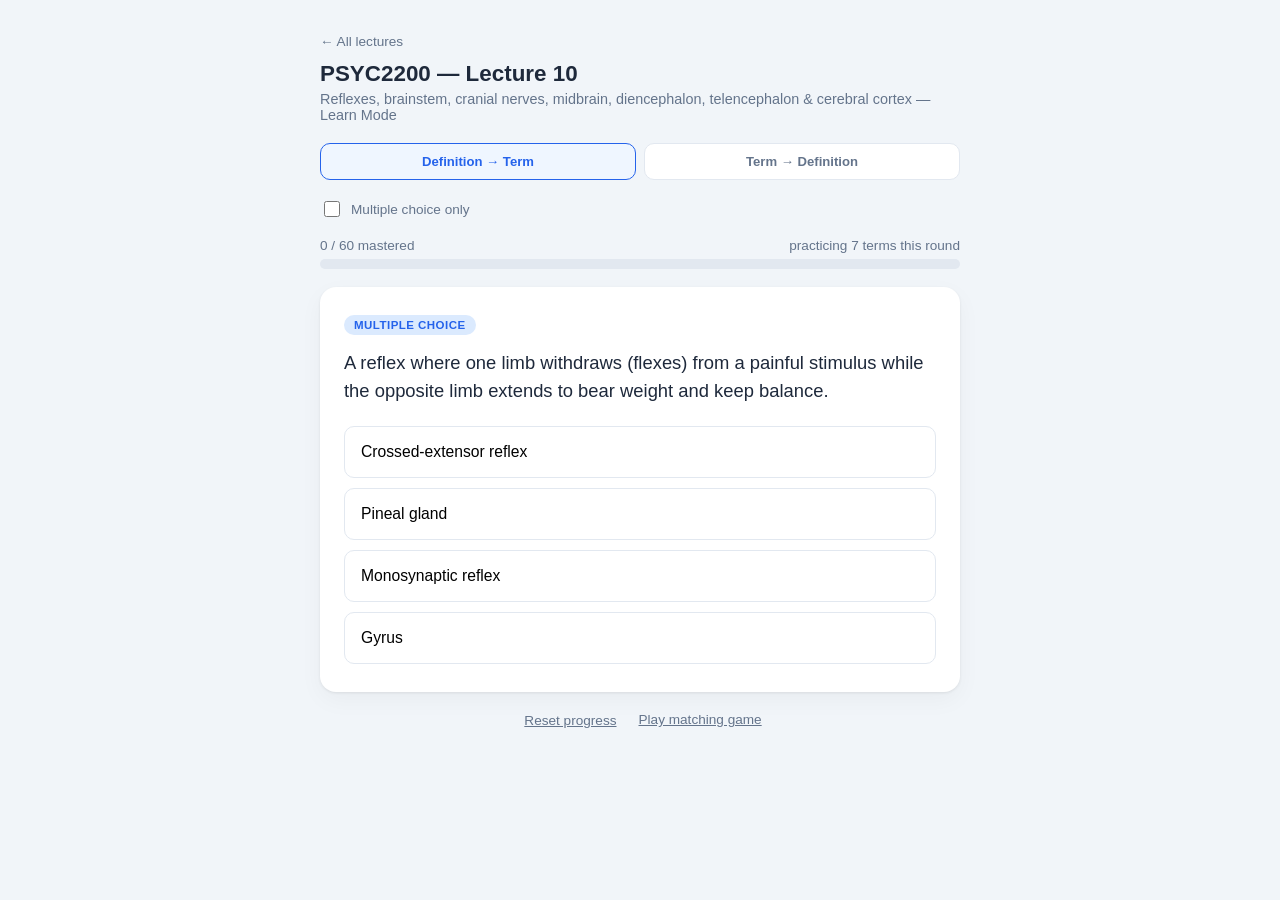
==== commit 9e0932c0: "Add "multiple choice only" option to Learn mode Lets users force every question to multiple-choice, " ====
--- a/lecture10.html
+++ b/lecture10.html
@@ -15,6 +15,10 @@
     <button class="mode-btn" id="modeDef2Term">Definition &rarr; Term</button>
     <button class="mode-btn" id="modeTerm2Def">Term &rarr; Definition</button>
   </div>
+  <div class="mc-only-row">
+    <input type="checkbox" id="mcOnlyToggle">
+    <label for="mcOnlyToggle">Multiple choice only</label>
+  </div>
   <div class="progress-row"><span id="progressLabel">0 / 0 mastered</span><span id="remainingLabel"></span></div>
   <div class="bar-bg"><div class="bar-fill" id="barFill" style="width:0%"></div></div>
   <div class="card" id="card"></div>
--- a/style.css
+++ b/style.css
@@ -41,6 +41,9 @@
   transition: border-color .15s, background .15s, color .15s;
 }
 .mode-btn.active { border-color: var(--primary); background: #eff6ff; color: var(--primary); }
+.mc-only-row { display: flex; align-items: center; gap: 8px; margin-bottom: 18px; font-size: 0.85rem; color: var(--muted); }
+.mc-only-row input[type=checkbox] { width: 16px; height: 16px; accent-color: var(--primary); cursor: pointer; }
+.mc-only-row label { cursor: pointer; }
 .card {
   background: var(--card);
   border-radius: 16px;
